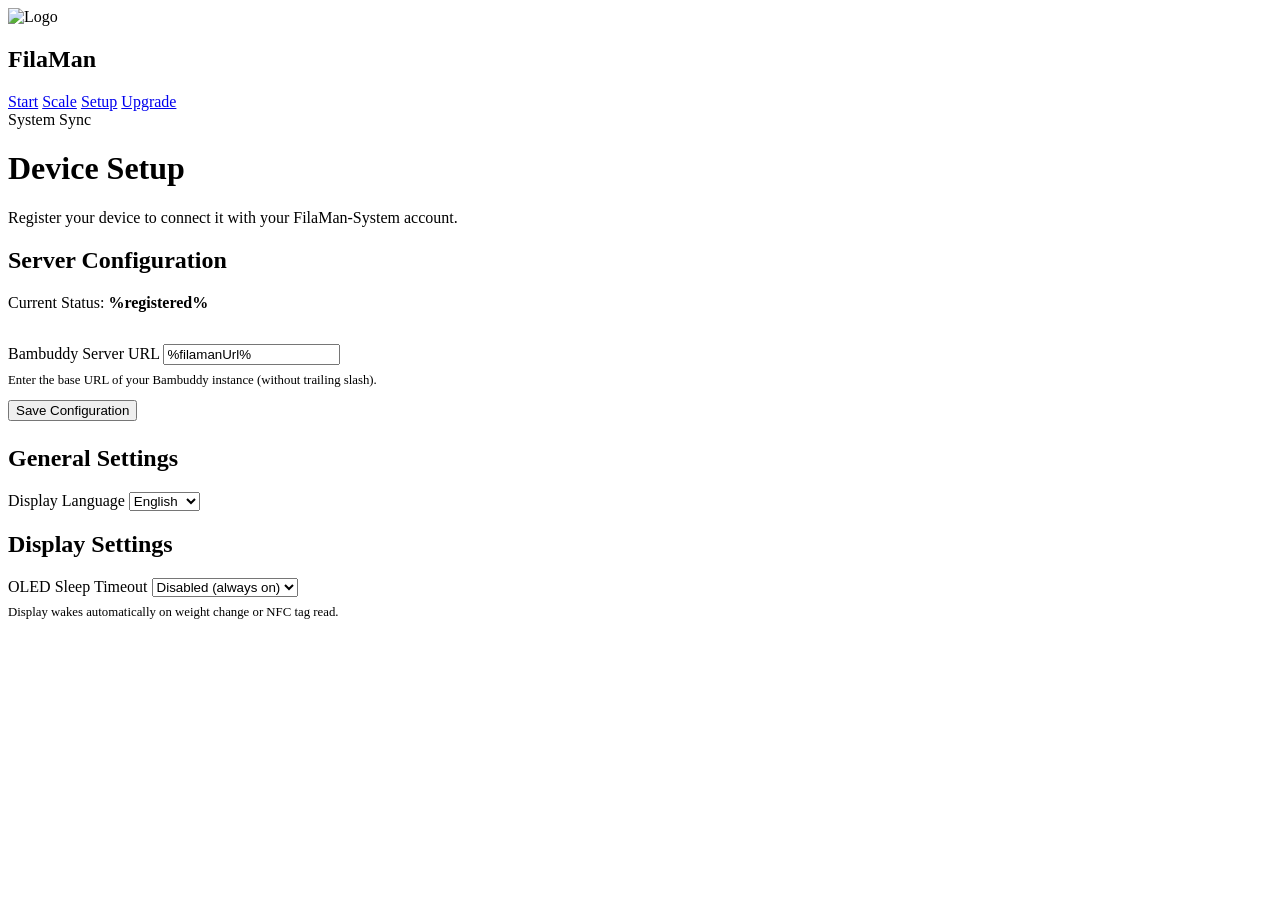
==== data/setup.html @ de680b79 "webseiten dateien angepasst" ====
<!DOCTYPE html>
<html lang="en">
<head>
    <meta charset="UTF-8">
    <meta name="viewport" content="width=device-width, initial-scale=1.0">
    <title>FilaMan - Device Setup</title>
    <link rel="icon" type="image/png" href="/favicon.ico">
    <link rel="stylesheet" href="style.css">
</head>
<body>
    <div class="fm-page">
        <aside class="fm-sidebar">
            <div class="sidebar-brand">
                <img src="/logo.png" alt="Logo" class="sidebar-logo">
                <div class="brand-text">
                    <h1>FilaMan <span class="version"></span></h1>
                </div>
            </div>
            <nav class="fm-nav">
                <a href="/">Start</a>
                <a href="/waage">Scale</a>
                <a href="/setup" class="active">Setup</a>
                <a href="/upgrade">Upgrade</a>
            </nav>
            <div class="sidebar-status">
                <div class="status-item">
                    <span class="status-dot" id="filamanDot"></span>
                    <span>System Sync</span>
                </div>
                <div class="status-item">
                    <span id="ramStatus"></span>
                </div>
            </div>
        </aside>

        <main class="fm-main">
            <header>
                <h1>Device Setup</h1>
                <p>Register your device to connect it with your FilaMan-System account.</p>
            </header>

            <div class="fm-card">
                <h2>Server Configuration</h2>
                <p>Current Status: <strong style="color: var(--accent);">%registered%</strong></p>
                
                <div class="fm-form-group" style="margin-top: 2rem;">
                    <label class="fm-label" for="filamanUrl">Bambuddy Server URL</label>
                    <input type="text" id="filamanUrl" class="fm-input" value="%filamanUrl%" placeholder="e.g. http://192.168.1.10:8000">
                    <p style="font-size: 0.8rem; margin-top: 0.5rem;">Enter the base URL of your Bambuddy instance (without trailing slash).</p>
                </div>
                
                <button id="registerBtn" class="fm-btn fm-btn-primary">Save Configuration</button>
                <div id="statusMessage" style="margin-top: 1.5rem;"></div>
            </div>

            <div class="fm-card">
                <h2>General Settings</h2>
                
                <div class="fm-form-group" style="margin-top: 1rem;">
                    <label class="fm-label" for="languageSelect">Display Language</label>
                    <select id="languageSelect" class="fm-input">
                        <option value="en">English</option>
                        <option value="de">Deutsch</option>
                    </select>
                </div>
            </div>

            <div class="fm-card">
                <h2>Display Settings</h2>

                <div class="fm-form-group" style="margin-top: 1rem;">
                    <label class="fm-label" for="sleepTimeoutSelect">OLED Sleep Timeout</label>
                    <select id="sleepTimeoutSelect" class="fm-input">
                        <option value="0">Disabled (always on)</option>
                        <option value="30">30 seconds</option>
                        <option value="60">1 minute</option>
                        <option value="120">2 minutes</option>
                        <option value="300">5 minutes</option>
                        <option value="600">10 minutes</option>
                    </select>
                    <p style="font-size: 0.8rem; margin-top: 0.5rem;">Display wakes automatically on weight change or NFC tag read.</p>
                </div>
                <div id="sleepStatusMessage" style="margin-top: 0.5rem;"></div>
            </div>
        </main>
    </div>

    <script>
        // Fetch Version
        fetch('/api/version')
            .then(response => response.json())
            .then(data => {
                const versionSpan = document.querySelector('.version');
                if (versionSpan) versionSpan.textContent = 'v' + data.version;
            })
            .catch(error => console.error('Error fetching version:', error));

        // Language setting
        fetch('/api/language')
            .then(response => response.json())
            .then(data => {
                document.getElementById('languageSelect').value = data.lang;
            })
            .catch(error => console.error('Error fetching language:', error));

        document.getElementById('languageSelect').addEventListener('change', function() {
            fetch('/api/language', {
                method: 'POST',
                headers: { 'Content-Type': 'application/json' },
                body: JSON.stringify({ lang: this.value })
            })
            .then(response => response.json())
            .then(data => {
                if (data.success) {
                    console.log('Language saved');
                }
            })
            .catch(error => console.error('Error saving language:', error));
        });

        // Display sleep timeout setting
        fetch('/api/display')
            .then(response => response.json())
            .then(data => {
                const sel = document.getElementById('sleepTimeoutSelect');
                const val = String(data.sleepTimeout);
                // Select closest matching option
                let matched = false;
                for (let i = 0; i < sel.options.length; i++) {
                    if (sel.options[i].value === val) { sel.value = val; matched = true; break; }
                }
                if (!matched) sel.value = '0';
            })
            .catch(error => console.error('Error fetching display settings:', error));

        document.getElementById('sleepTimeoutSelect').addEventListener('change', function() {
            const msg = document.getElementById('sleepStatusMessage');
            fetch('/api/display', {
                method: 'POST',
                headers: { 'Content-Type': 'application/json' },
                body: JSON.stringify({ sleepTimeout: parseInt(this.value) })
            })
            .then(response => response.json())
            .then(data => {
                if (data.success) {
                    msg.textContent = 'Saved.';
                    msg.style.color = 'var(--success-text)';
                    setTimeout(() => { msg.textContent = ''; }, 2000);
                }
            })
            .catch(error => {
                msg.textContent = 'Error saving setting.';
                msg.style.color = 'var(--error-text)';
                console.error('Error saving display settings:', error);
            });
        });

        document.getElementById('registerBtn').addEventListener('click', () => {
            const url = document.getElementById('filamanUrl').value;
            const statusMessage = document.getElementById('statusMessage');

            if (!url) {
                statusMessage.textContent = 'Please provide the Bambuddy URL';
                statusMessage.style.color = 'var(--error-text)';
                return;
            }

            statusMessage.textContent = 'Saving configuration...';
            statusMessage.style.color = 'var(--text-muted)';

            fetch('/api/register', {
                method: 'POST',
                headers: { 'Content-Type': 'application/json' },
                body: JSON.stringify({ url: url, code: "dummy" }) // Sende Dummy-Code, da der C++ Endpunkt dies strukturell noch erwartet
            })
            .then(response => response.json())
            .then(data => {
                if (data.success) {
                    statusMessage.textContent = 'Configuration saved successfully!';
                    statusMessage.style.color = 'var(--success-text)';
                    setTimeout(() => location.reload(), 2000);
                } else {
                    statusMessage.textContent = 'Saving failed. Please check your URL.';
                    statusMessage.style.color = 'var(--error-text)';
                }
            })
            .catch(error => {
                console.error('Error:', error);
                statusMessage.textContent = 'Network error. Please check connection.';
                statusMessage.style.color = 'var(--error-text)';
            });
        });

        // WebSocket handling
        let ws = null;
        function connectWebSocket() {
            ws = new WebSocket(`ws://${window.location.hostname}/ws`);
            ws.onmessage = (event) => {
                const data = JSON.parse(event.data);
                if (data.type === 'heartbeat') {
                    const dot = document.getElementById('filamanDot');
                    dot.className = data.filaman_connected ? 'status-dot online' : 'status-dot offline';
                    document.getElementById('ramStatus').textContent = data.freeHeap + ' KB free';
                }
            };
            ws.onclose = () => setTimeout(connectWebSocket, 2000);
        }
        connectWebSocket();
        setInterval(() => { if(ws && ws.readyState === WebSocket.OPEN) ws.send(JSON.stringify({type:'heartbeat'})); }, 5000);
    </script>
</body>
</html>
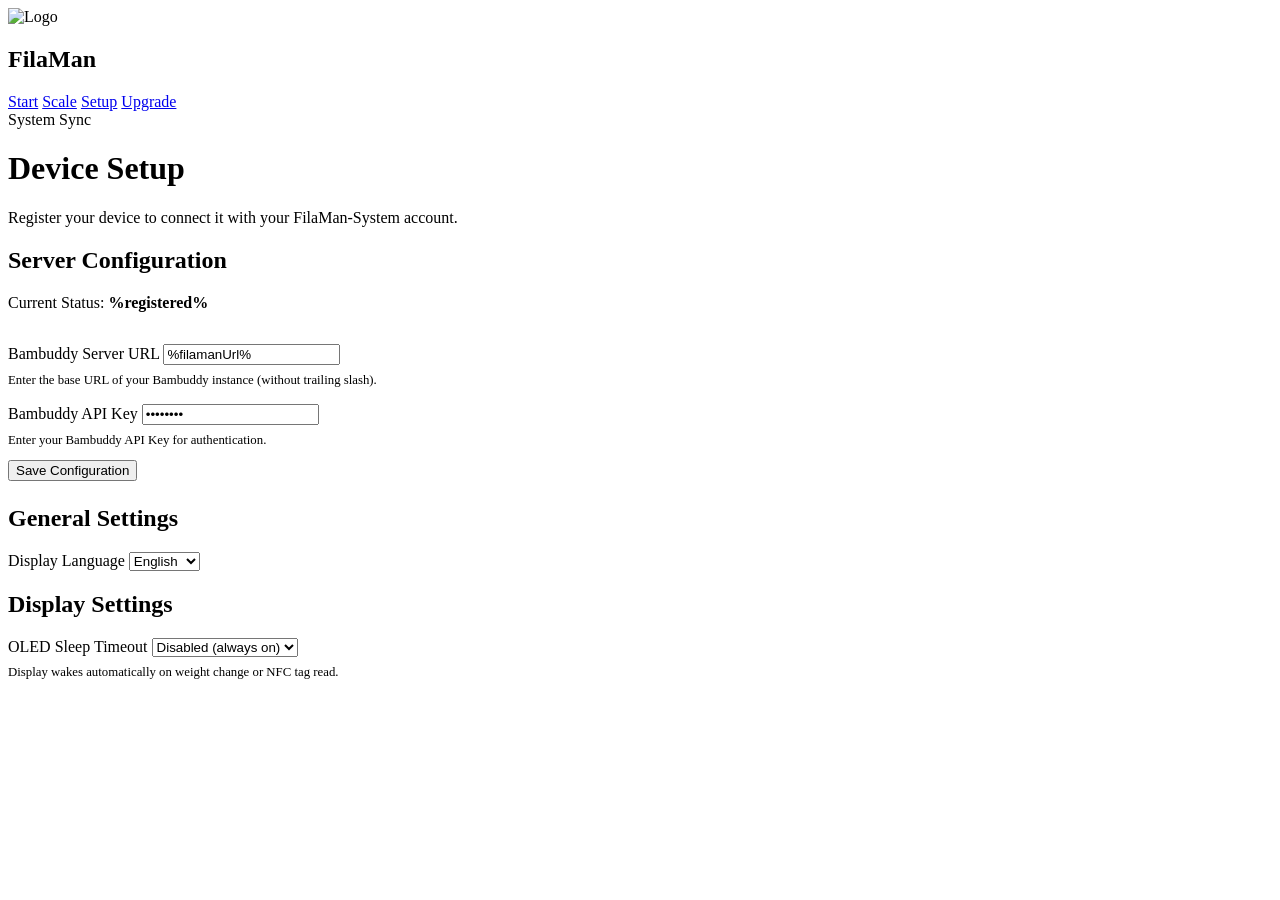
==== commit ef8e90e0: "readme und roadmap angepasst. api schlüssel geändert, eat: Mache Bambuddy API-Key via Webinterface" ====
--- a/data/setup.html
+++ b/data/setup.html
@@ -49,6 +49,12 @@
                     <p style="font-size: 0.8rem; margin-top: 0.5rem;">Enter the base URL of your Bambuddy instance (without trailing slash).</p>
                 </div>
                 
+                <div class="fm-form-group" style="margin-top: 1rem;">
+                    <label class="fm-label" for="bambuddyApiKey">Bambuddy API Key</label>
+                    <input type="password" id="bambuddyApiKey" class="fm-input" value="%apiKey%" placeholder="bb_...">
+                    <p style="font-size: 0.8rem; margin-top: 0.5rem;">Enter your Bambuddy API Key for authentication.</p>
+                </div>
+
                 <button id="registerBtn" class="fm-btn fm-btn-primary">Save Configuration</button>
                 <div id="statusMessage" style="margin-top: 1.5rem;"></div>
             </div>
@@ -157,10 +163,11 @@
 
         document.getElementById('registerBtn').addEventListener('click', () => {
             const url = document.getElementById('filamanUrl').value;
+            const apiKey = document.getElementById('bambuddyApiKey').value;
             const statusMessage = document.getElementById('statusMessage');
 
-            if (!url) {
-                statusMessage.textContent = 'Please provide the Bambuddy URL';
+            if (!url || !apiKey) {
+                statusMessage.textContent = 'Please provide both URL and API Key';
                 statusMessage.style.color = 'var(--error-text)';
                 return;
             }
@@ -171,7 +178,7 @@
             fetch('/api/register', {
                 method: 'POST',
                 headers: { 'Content-Type': 'application/json' },
-                body: JSON.stringify({ url: url, code: "dummy" }) // Sende Dummy-Code, da der C++ Endpunkt dies strukturell noch erwartet
+                body: JSON.stringify({ url: url, api_key: apiKey })
             })
             .then(response => response.json())
             .then(data => {
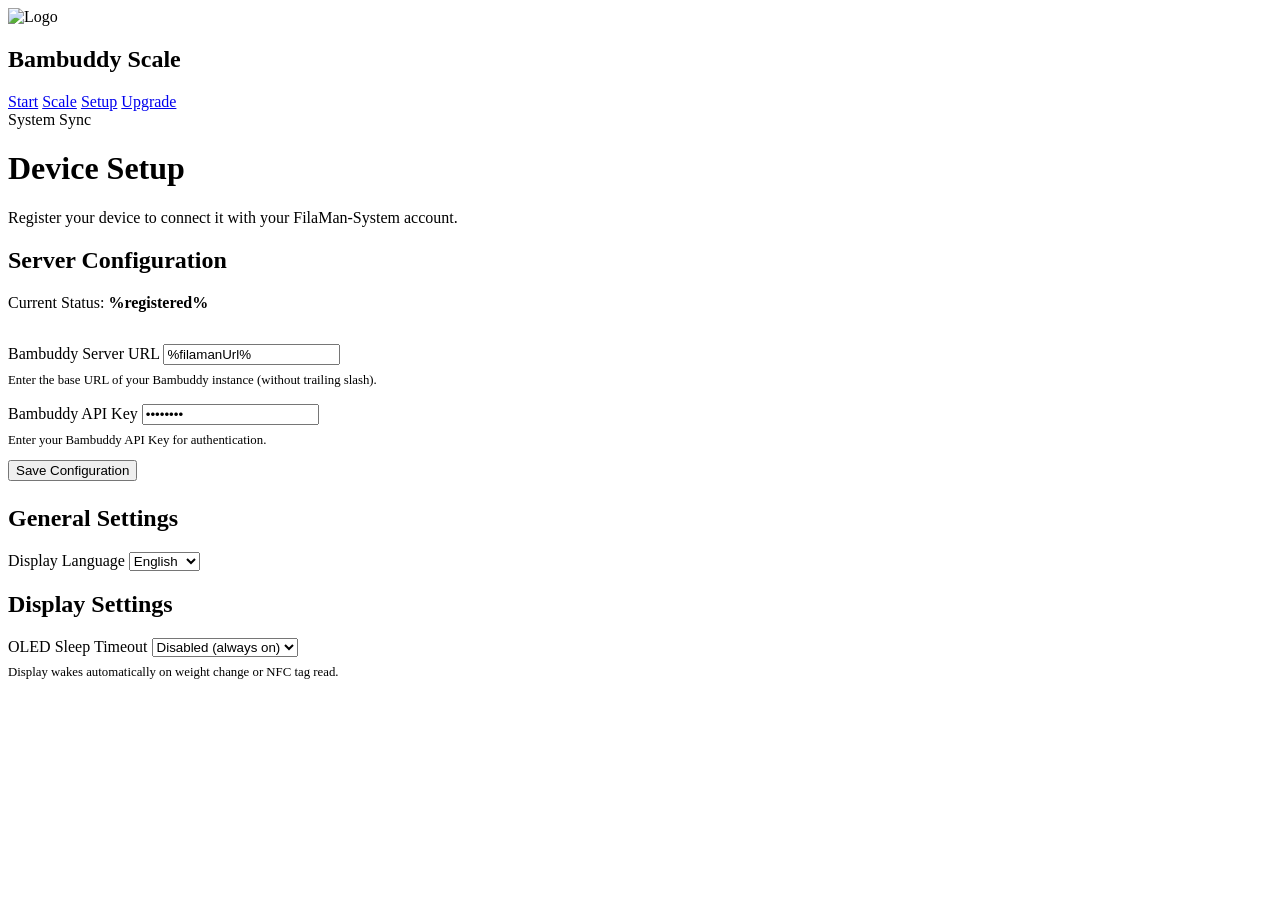
==== commit c255f994: "weitere änderungen" ====
--- a/data/setup.html
+++ b/data/setup.html
@@ -13,7 +13,7 @@
             <div class="sidebar-brand">
                 <img src="/logo.png" alt="Logo" class="sidebar-logo">
                 <div class="brand-text">
-                    <h1>FilaMan <span class="version"></span></h1>
+                    <h1>Bambuddy Scale <span class="version"></span></h1>
                 </div>
             </div>
             <nav class="fm-nav">
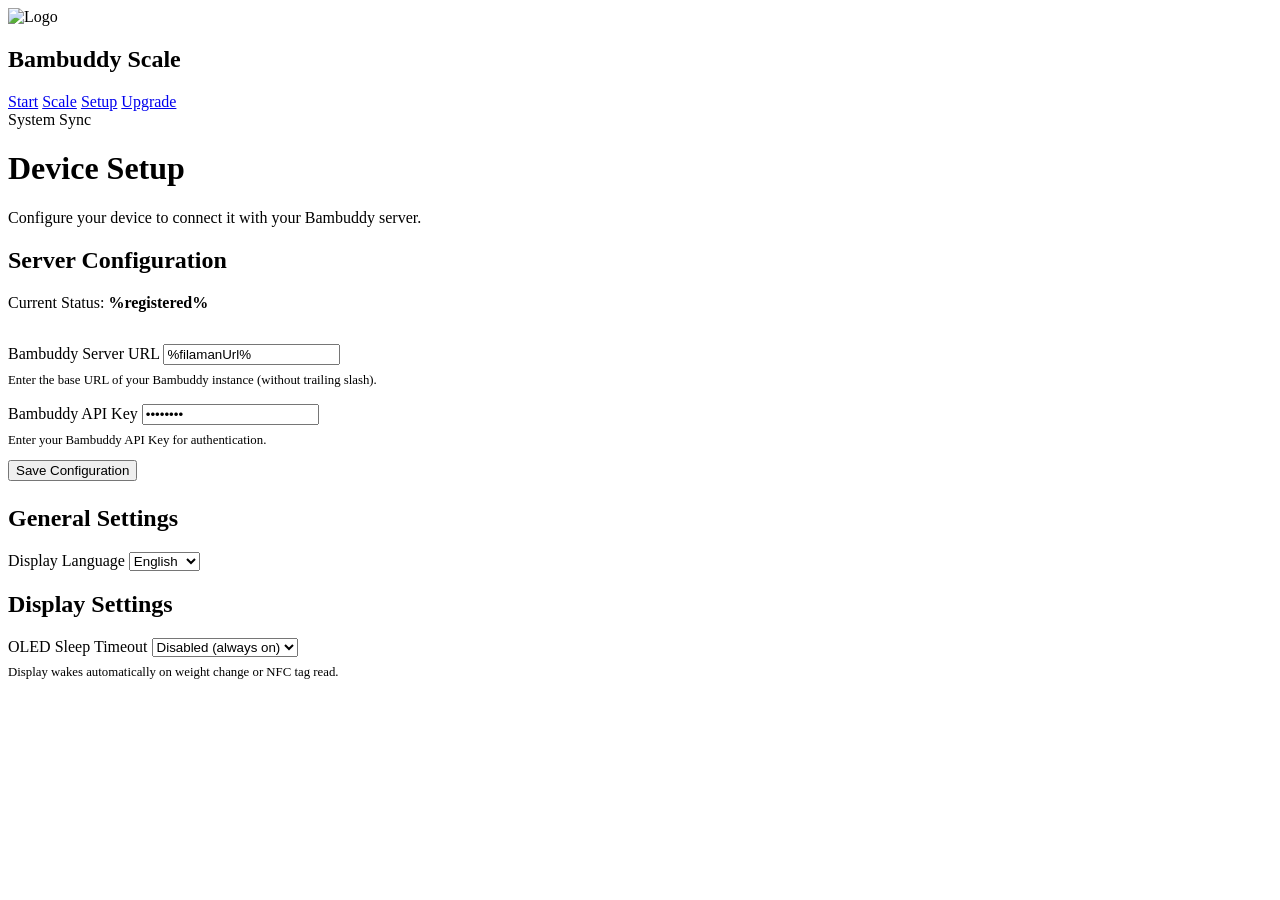
==== commit 93ebccee: "finale anpassungen vor dem kompilieren" ====
--- a/data/setup.html
+++ b/data/setup.html
@@ -3,7 +3,7 @@
 <head>
     <meta charset="UTF-8">
     <meta name="viewport" content="width=device-width, initial-scale=1.0">
-    <title>FilaMan - Device Setup</title>
+    <title>Bambuddy Scale - Setup</title>
     <link rel="icon" type="image/png" href="/favicon.ico">
     <link rel="stylesheet" href="style.css">
 </head>
@@ -36,7 +36,7 @@
         <main class="fm-main">
             <header>
                 <h1>Device Setup</h1>
-                <p>Register your device to connect it with your FilaMan-System account.</p>
+                <p>Configure your device to connect it with your Bambuddy server.</p>
             </header>
 
             <div class="fm-card">
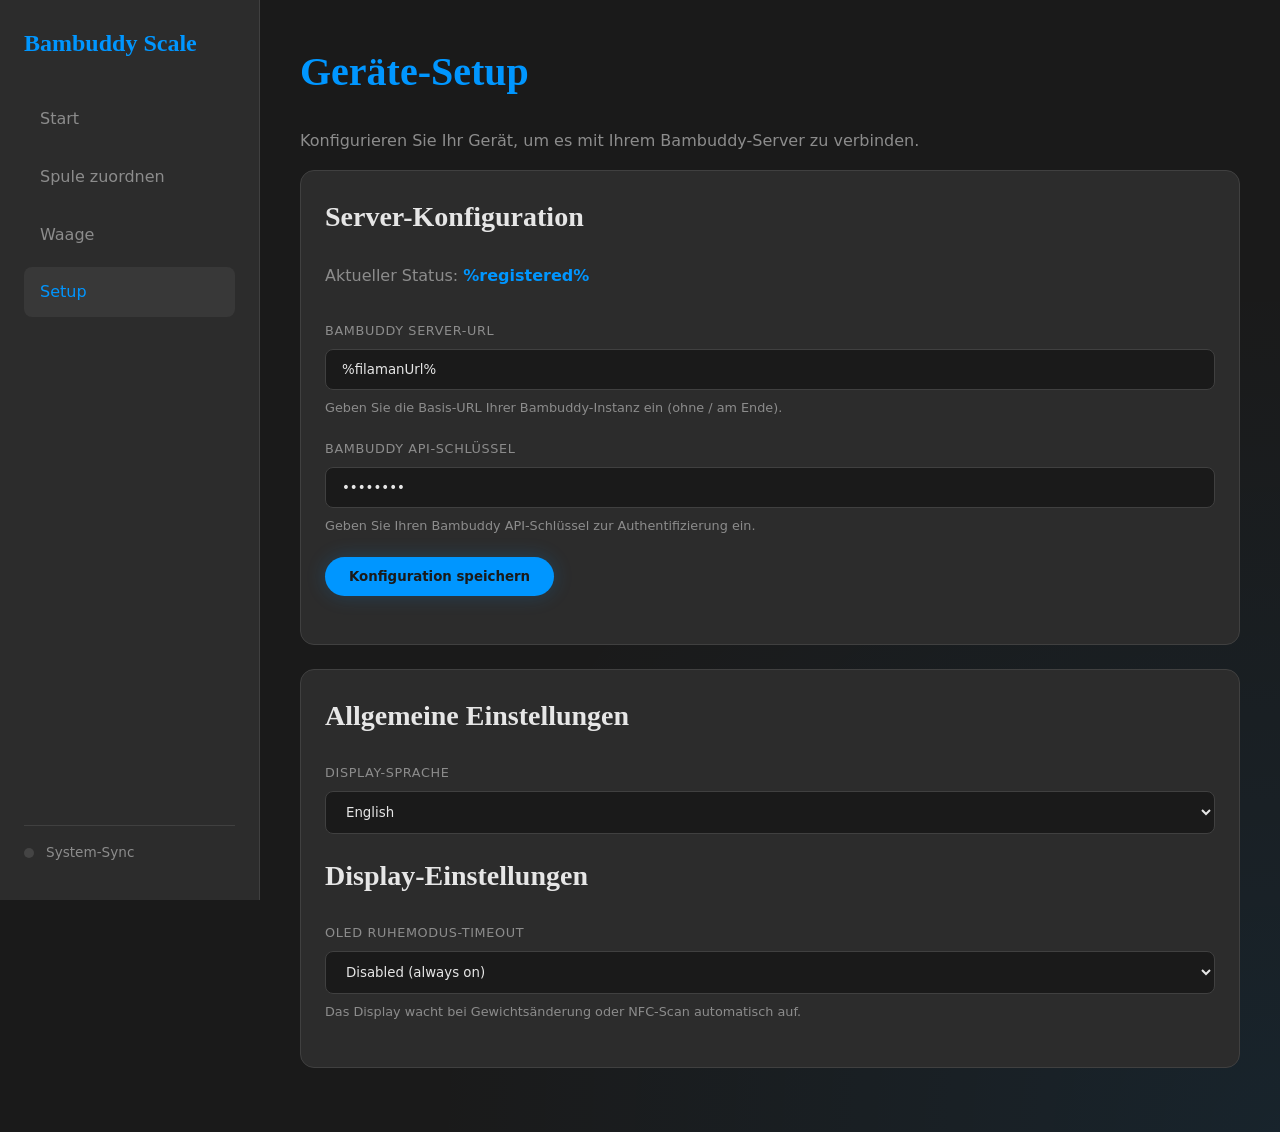
==== commit 999e97f0: "Last commit" ====
--- a/data/setup.html
+++ b/data/setup.html
@@ -1,5 +1,5 @@
 <!DOCTYPE html>
-<html lang="en">
+<html lang="de">
 <head>
     <meta charset="UTF-8">
     <meta name="viewport" content="width=device-width, initial-scale=1.0">
@@ -11,21 +11,20 @@
     <div class="fm-page">
         <aside class="fm-sidebar">
             <div class="sidebar-brand">
-                <img src="/logo.png" alt="Logo" class="sidebar-logo">
                 <div class="brand-text">
                     <h1>Bambuddy Scale <span class="version"></span></h1>
                 </div>
             </div>
             <nav class="fm-nav">
                 <a href="/">Start</a>
-                <a href="/waage">Scale</a>
+                <a href="/assign">Spule zuordnen</a>
+                <a href="/waage">Waage</a>
                 <a href="/setup" class="active">Setup</a>
-                <a href="/upgrade">Upgrade</a>
             </nav>
             <div class="sidebar-status">
                 <div class="status-item">
                     <span class="status-dot" id="filamanDot"></span>
-                    <span>System Sync</span>
+                    <span>System-Sync</span>
                 </div>
                 <div class="status-item">
                     <span id="ramStatus"></span>
@@ -35,47 +34,45 @@
 
         <main class="fm-main">
             <header>
-                <h1>Device Setup</h1>
-                <p>Configure your device to connect it with your Bambuddy server.</p>
+                <h1>Geräte-Setup</h1>
+                <p>Konfigurieren Sie Ihr Gerät, um es mit Ihrem Bambuddy-Server zu verbinden.</p>
             </header>
 
             <div class="fm-card">
-                <h2>Server Configuration</h2>
-                <p>Current Status: <strong style="color: var(--accent);">%registered%</strong></p>
+                <h2>Server-Konfiguration</h2>
+                <p>Aktueller Status: <strong style="color: var(--accent);">%registered%</strong></p>
                 
                 <div class="fm-form-group" style="margin-top: 2rem;">
-                    <label class="fm-label" for="filamanUrl">Bambuddy Server URL</label>
-                    <input type="text" id="filamanUrl" class="fm-input" value="%filamanUrl%" placeholder="e.g. http://192.168.1.10:8000">
-                    <p style="font-size: 0.8rem; margin-top: 0.5rem;">Enter the base URL of your Bambuddy instance (without trailing slash).</p>
+                    <label class="fm-label" for="filamanUrl">Bambuddy Server-URL</label>
+                    <input type="text" id="filamanUrl" class="fm-input" value="%filamanUrl%" placeholder="z.B. http://192.168.1.10:3000">
+                    <p style="font-size: 0.8rem; margin-top: 0.5rem;">Geben Sie die Basis-URL Ihrer Bambuddy-Instanz ein (ohne / am Ende).</p>
                 </div>
                 
                 <div class="fm-form-group" style="margin-top: 1rem;">
-                    <label class="fm-label" for="bambuddyApiKey">Bambuddy API Key</label>
+                    <label class="fm-label" for="bambuddyApiKey">Bambuddy API-Schlüssel</label>
                     <input type="password" id="bambuddyApiKey" class="fm-input" value="%apiKey%" placeholder="bb_...">
-                    <p style="font-size: 0.8rem; margin-top: 0.5rem;">Enter your Bambuddy API Key for authentication.</p>
-                </div>
-
-                <button id="registerBtn" class="fm-btn fm-btn-primary">Save Configuration</button>
+                    <p style="font-size: 0.8rem; margin-top: 0.5rem;">Geben Sie Ihren Bambuddy API-Schlüssel zur Authentifizierung ein.</p>
+                </div>
+
+                <button id="registerBtn" class="fm-btn fm-btn-primary">Konfiguration speichern</button>
                 <div id="statusMessage" style="margin-top: 1.5rem;"></div>
             </div>
 
             <div class="fm-card">
-                <h2>General Settings</h2>
+                <h2>Allgemeine Einstellungen</h2>
                 
                 <div class="fm-form-group" style="margin-top: 1rem;">
-                    <label class="fm-label" for="languageSelect">Display Language</label>
+                    <label class="fm-label" for="languageSelect">Display-Sprache</label>
                     <select id="languageSelect" class="fm-input">
                         <option value="en">English</option>
                         <option value="de">Deutsch</option>
                     </select>
                 </div>
-            </div>
-
-            <div class="fm-card">
-                <h2>Display Settings</h2>
+
+                <h2>Display-Einstellungen</h2>
 
                 <div class="fm-form-group" style="margin-top: 1rem;">
-                    <label class="fm-label" for="sleepTimeoutSelect">OLED Sleep Timeout</label>
+                    <label class="fm-label" for="sleepTimeoutSelect">OLED Ruhemodus-Timeout</label>
                     <select id="sleepTimeoutSelect" class="fm-input">
                         <option value="0">Disabled (always on)</option>
                         <option value="30">30 seconds</option>
@@ -84,7 +81,7 @@
                         <option value="300">5 minutes</option>
                         <option value="600">10 minutes</option>
                     </select>
-                    <p style="font-size: 0.8rem; margin-top: 0.5rem;">Display wakes automatically on weight change or NFC tag read.</p>
+                    <p style="font-size: 0.8rem; margin-top: 0.5rem;">Das Display wacht bei Gewichtsänderung oder NFC-Scan automatisch auf.</p>
                 </div>
                 <div id="sleepStatusMessage" style="margin-top: 0.5rem;"></div>
             </div>
@@ -101,11 +98,53 @@
             })
             .catch(error => console.error('Error fetching version:', error));
 
+        // I18N
+        const translations = {
+            en: {
+                "sleep-disabled": "Disabled (always on)",
+                "sleep-30s": "30 seconds",
+                "sleep-1m": "1 minute",
+                "sleep-2m": "2 minutes",
+                "sleep-5m": "5 minutes",
+                "sleep-10m": "10 minutes",
+            },
+            de: {
+                "sleep-disabled": "Deaktiviert (immer an)",
+                "sleep-30s": "30 Sekunden",
+                "sleep-1m": "1 Minute",
+                "sleep-2m": "2 Minuten",
+                "sleep-5m": "5 Minuten",
+                "sleep-10m": "10 Minuten",
+            }
+        };
+
+        const sleepOptions = [
+            { value: "0", key: "sleep-disabled" }, { value: "30", key: "sleep-30s" },
+            { value: "60", key: "sleep-1m" }, { value: "120", key: "sleep-2m" },
+            { value: "300", key: "sleep-5m" }, { value: "600", key: "sleep-10m" }
+        ];
+
         // Language setting
         fetch('/api/language')
             .then(response => response.json())
             .then(data => {
                 document.getElementById('languageSelect').value = data.lang;
+                // Populate sleep timeout select based on language
+                const select = document.getElementById('sleepTimeoutSelect');
+                select.innerHTML = '';
+                sleepOptions.forEach(opt => {
+                    const option = document.createElement('option');
+                    option.value = opt.value;
+                    option.textContent = translations[data.lang] ? translations[data.lang][opt.key] : translations['en'][opt.key];
+                    select.appendChild(option);
+                });
+                // Re-fetch and set the current sleep value after populating
+                fetch('/api/display')
+                    .then(response => response.json())
+                    .then(data => {
+                        const sel = document.getElementById('sleepTimeoutSelect');
+                        sel.value = String(data.sleepTimeout);
+                    });
             })
             .catch(error => console.error('Error fetching language:', error));
 
@@ -118,27 +157,14 @@
             .then(response => response.json())
             .then(data => {
                 if (data.success) {
-                    console.log('Language saved');
-                }
-            })
-            .catch(error => console.error('Error saving language:', error));
+                    console.log('Sprache gespeichert');
+                    location.reload(); // Reload to apply new language to all text
+                }
+            })
+            .catch(error => console.error('Fehler beim Speichern der Sprache:', error));
         });
 
         // Display sleep timeout setting
-        fetch('/api/display')
-            .then(response => response.json())
-            .then(data => {
-                const sel = document.getElementById('sleepTimeoutSelect');
-                const val = String(data.sleepTimeout);
-                // Select closest matching option
-                let matched = false;
-                for (let i = 0; i < sel.options.length; i++) {
-                    if (sel.options[i].value === val) { sel.value = val; matched = true; break; }
-                }
-                if (!matched) sel.value = '0';
-            })
-            .catch(error => console.error('Error fetching display settings:', error));
-
         document.getElementById('sleepTimeoutSelect').addEventListener('change', function() {
             const msg = document.getElementById('sleepStatusMessage');
             fetch('/api/display', {
@@ -149,15 +175,15 @@
             .then(response => response.json())
             .then(data => {
                 if (data.success) {
-                    msg.textContent = 'Saved.';
+                    msg.textContent = 'Gespeichert.';
                     msg.style.color = 'var(--success-text)';
                     setTimeout(() => { msg.textContent = ''; }, 2000);
                 }
             })
             .catch(error => {
-                msg.textContent = 'Error saving setting.';
+                msg.textContent = 'Fehler beim Speichern der Einstellung.';
                 msg.style.color = 'var(--error-text)';
-                console.error('Error saving display settings:', error);
+                console.error('Fehler beim Speichern der Display-Einstellungen:', error);
             });
         });
 
@@ -167,12 +193,12 @@
             const statusMessage = document.getElementById('statusMessage');
 
             if (!url || !apiKey) {
-                statusMessage.textContent = 'Please provide both URL and API Key';
+                statusMessage.textContent = 'Bitte geben Sie sowohl URL als auch API-Schlüssel an.';
                 statusMessage.style.color = 'var(--error-text)';
                 return;
             }
 
-            statusMessage.textContent = 'Saving configuration...';
+            statusMessage.textContent = 'Speichere Konfiguration...';
             statusMessage.style.color = 'var(--text-muted)';
 
             fetch('/api/register', {
@@ -183,17 +209,17 @@
             .then(response => response.json())
             .then(data => {
                 if (data.success) {
-                    statusMessage.textContent = 'Configuration saved successfully!';
+                    statusMessage.textContent = 'Konfiguration erfolgreich gespeichert!';
                     statusMessage.style.color = 'var(--success-text)';
                     setTimeout(() => location.reload(), 2000);
                 } else {
-                    statusMessage.textContent = 'Saving failed. Please check your URL.';
+                    statusMessage.textContent = 'Speichern fehlgeschlagen. Bitte prüfen Sie Ihre URL.';
                     statusMessage.style.color = 'var(--error-text)';
                 }
             })
             .catch(error => {
                 console.error('Error:', error);
-                statusMessage.textContent = 'Network error. Please check connection.';
+                statusMessage.textContent = 'Netzwerkfehler. Bitte prüfen Sie die Verbindung.';
                 statusMessage.style.color = 'var(--error-text)';
             });
         });
--- a/data/style.css
+++ b/data/style.css
@@ -0,0 +1,292 @@
+:root {
+    --bg: #1a1a1a;
+    --bg-elevated: #2c2c2c;
+    --bg-soft: #383838;
+    --text: #e6e6e6;
+    --text-muted: #8c8c8c;
+    --accent: #0096FF; /* Bambu-style Blue */
+    --accent-2: #4ab3ff;
+    --accent-3: #f7c86a;
+    --border: #404040;
+    --error-text: #fca5a5;
+    --success-text: #86efac;
+    --radius-md: 14px;
+    --radius-sm: 8px;
+    --radius-pill: 999px;
+    --font-sans: system-ui, -apple-system, "Segoe UI", Roboto, sans-serif;
+    --font-serif: "Georgia", serif;
+    --sidebar-width: 260px;
+    --sidebar-collapsed: 82px;
+}
+
+* {
+    box-sizing: border-box;
+    margin: 0;
+    padding: 0;
+}
+
+body {
+    font-family: var(--font-sans);
+    background-color: var(--bg);
+    background-image: radial-gradient(circle at 100% 100%, rgba(0, 150, 255, 0.08) 0%, transparent 50%);
+    color: var(--text);
+    line-height: 1.6;
+    min-height: 100vh;
+}
+
+/* Layout Structure */
+.fm-page {
+    display: grid;
+    grid-template-columns: var(--sidebar-width) 1fr;
+    min-height: 100vh;
+}
+
+.fm-sidebar {
+    background: var(--bg-elevated);
+    border-right: 1px solid var(--border);
+    padding: 1.5rem;
+    display: flex;
+    flex-direction: column;
+    gap: 2rem;
+    position: sticky;
+    top: 0;
+    height: 100vh;
+    z-index: 100;
+}
+
+.fm-main {
+    padding: 2.5rem;
+    max-width: 1200px;
+    width: 100%;
+    margin: 0 auto;
+}
+
+/* Sidebar Components */
+.sidebar-brand {
+    display: flex;
+    align-items: center;
+    gap: 1rem;
+}
+
+.sidebar-logo {
+    width: 40px;
+    height: auto;
+}
+
+.brand-text h1 {
+    font-family: var(--font-serif);
+    font-size: 1.5rem;
+    color: var(--accent);
+    margin: 0;
+}
+
+.brand-text .version {
+    font-size: 0.7rem;
+    color: var(--text-muted);
+    font-family: var(--font-sans);
+    font-weight: normal;
+}
+
+.fm-nav {
+    display: flex;
+    flex-direction: column;
+    gap: 0.5rem;
+}
+
+.fm-nav a {
+    color: var(--text-muted);
+    text-decoration: none;
+    padding: 0.75rem 1rem;
+    border-radius: var(--radius-sm);
+    transition: all 0.2s;
+    font-weight: 500;
+}
+
+.fm-nav a:hover, .fm-nav a.active {
+    background: var(--bg-soft);
+    color: var(--accent);
+}
+
+.sidebar-status {
+    margin-top: auto;
+    display: flex;
+    flex-direction: column;
+    gap: 0.75rem;
+    padding-top: 1rem;
+    border-top: 1px solid var(--border);
+}
+
+.status-item {
+    display: flex;
+    align-items: center;
+    gap: 0.75rem;
+    font-size: 0.85rem;
+    color: var(--text-muted);
+}
+
+.status-dot {
+    width: 10px;
+    height: 10px;
+    border-radius: 50%;
+    background: #444;
+}
+
+.status-dot.online { background: var(--success-text); box-shadow: 0 0 10px var(--success-text); }
+.status-dot.offline { background: var(--error-text); }
+
+/* UI Components */
+h1, h2, h3 {
+    font-family: var(--font-serif);
+    margin-bottom: 1.5rem;
+}
+
+h1 { font-size: 2.5rem; color: var(--accent); }
+h2 { font-size: 1.75rem; }
+
+p {
+    margin-bottom: 1rem;
+    color: var(--text-muted);
+}
+
+.fm-card {
+    background: var(--bg-elevated);
+    border: 1px solid var(--border);
+    border-radius: var(--radius-md);
+    padding: 1.5rem;
+    margin-bottom: 1.5rem;
+}
+
+.fm-card-hover:hover {
+    border-color: var(--accent);
+    transform: translateY(-2px);
+    transition: all 0.3s ease;
+}
+
+.fm-btn {
+    display: inline-flex;
+    align-items: center;
+    justify-content: center;
+    padding: 0.75rem 1.5rem;
+    border-radius: var(--radius-pill);
+    font-weight: 600;
+    cursor: pointer;
+    transition: all 0.2s;
+    border: none;
+    font-family: var(--font-sans);
+    text-decoration: none;
+    gap: 0.5rem;
+}
+
+.fm-btn-primary {
+    background: var(--accent);
+    color: var(--bg);
+    box-shadow: 0 0 20px rgba(0, 150, 255, 0.2);
+}
+
+.fm-btn-primary:hover {
+    transform: scale(1.02);
+    box-shadow: 0 0 30px rgba(0, 150, 255, 0.4);
+}
+
+.fm-btn-outline {
+    background: transparent;
+    border: 1px solid var(--border);
+    color: var(--text);
+}
+
+.fm-btn-outline:hover {
+    background: var(--bg-soft);
+    border-color: var(--accent);
+}
+
+.fm-btn-danger {
+    background: rgba(252, 165, 165, 0.1);
+    border: 1px solid var(--error-text);
+    color: var(--error-text);
+}
+
+.fm-btn-danger:hover {
+    background: var(--error-text);
+    color: #0c1612;
+}
+
+/* Forms */
+.fm-form-group {
+    margin-bottom: 1.25rem;
+}
+
+.fm-label {
+    display: block;
+    font-size: 0.8rem;
+    color: var(--text-muted);
+    margin-bottom: 0.5rem;
+    text-transform: uppercase;
+    letter-spacing: 0.05em;
+}
+
+.fm-input, .fm-select {
+    width: 100%;
+    background: var(--bg);
+    border: 1px solid var(--border);
+    border-radius: var(--radius-sm);
+    padding: 0.75rem 1rem;
+    color: var(--text);
+    font-family: inherit;
+    transition: border-color 0.2s;
+}
+
+.fm-input:focus, .fm-select:focus {
+    outline: none;
+    border-color: var(--accent);
+}
+
+/* Features Grid */
+.features-grid {
+    display: grid;
+    grid-template-columns: repeat(auto-fit, minmax(280px, 1fr));
+    gap: 1.5rem;
+    margin-top: 2rem;
+}
+
+/* Animations */
+@keyframes pulse {
+    0% { opacity: 1; }
+    50% { opacity: 0.6; }
+    100% { opacity: 1; }
+}
+
+.writing {
+    animation: pulse 1s infinite;
+}
+
+/* Specific component adaptations */
+.tray {
+    background: var(--bg-soft);
+    border-radius: var(--radius-sm);
+    padding: 1rem;
+    margin-top: 1rem;
+}
+
+.status-pill {
+    display: inline-block;
+    padding: 0.25rem 0.75rem;
+    border-radius: var(--radius-pill);
+    font-size: 0.75rem;
+    background: var(--bg-soft);
+    border: 1px solid var(--border);
+}
+
+/* Responsive */
+@media (max-width: 900px) {
+    .fm-page {
+        grid-template-columns: 1fr;
+    }
+    .fm-sidebar {
+        height: auto;
+        position: relative;
+        padding: 1rem;
+    }
+    .fm-main {
+        padding: 1.5rem;
+    }
+}
